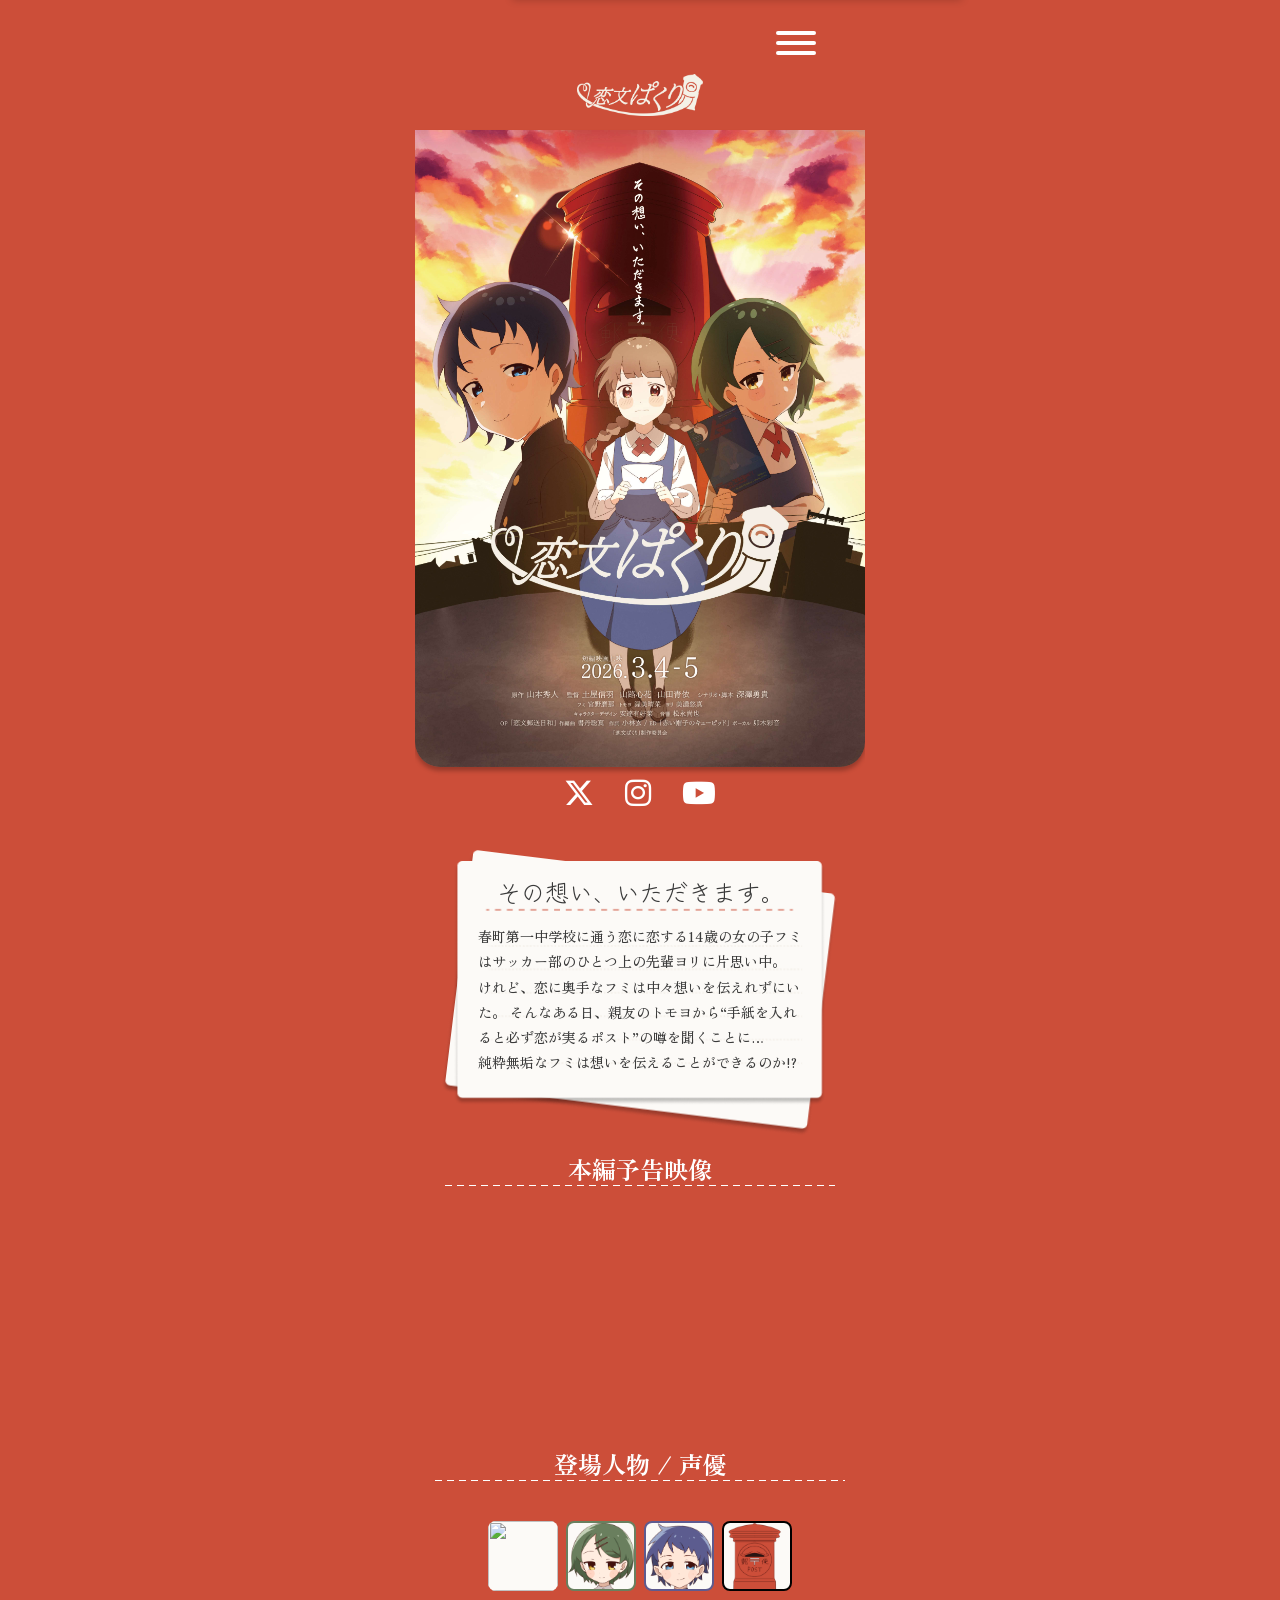
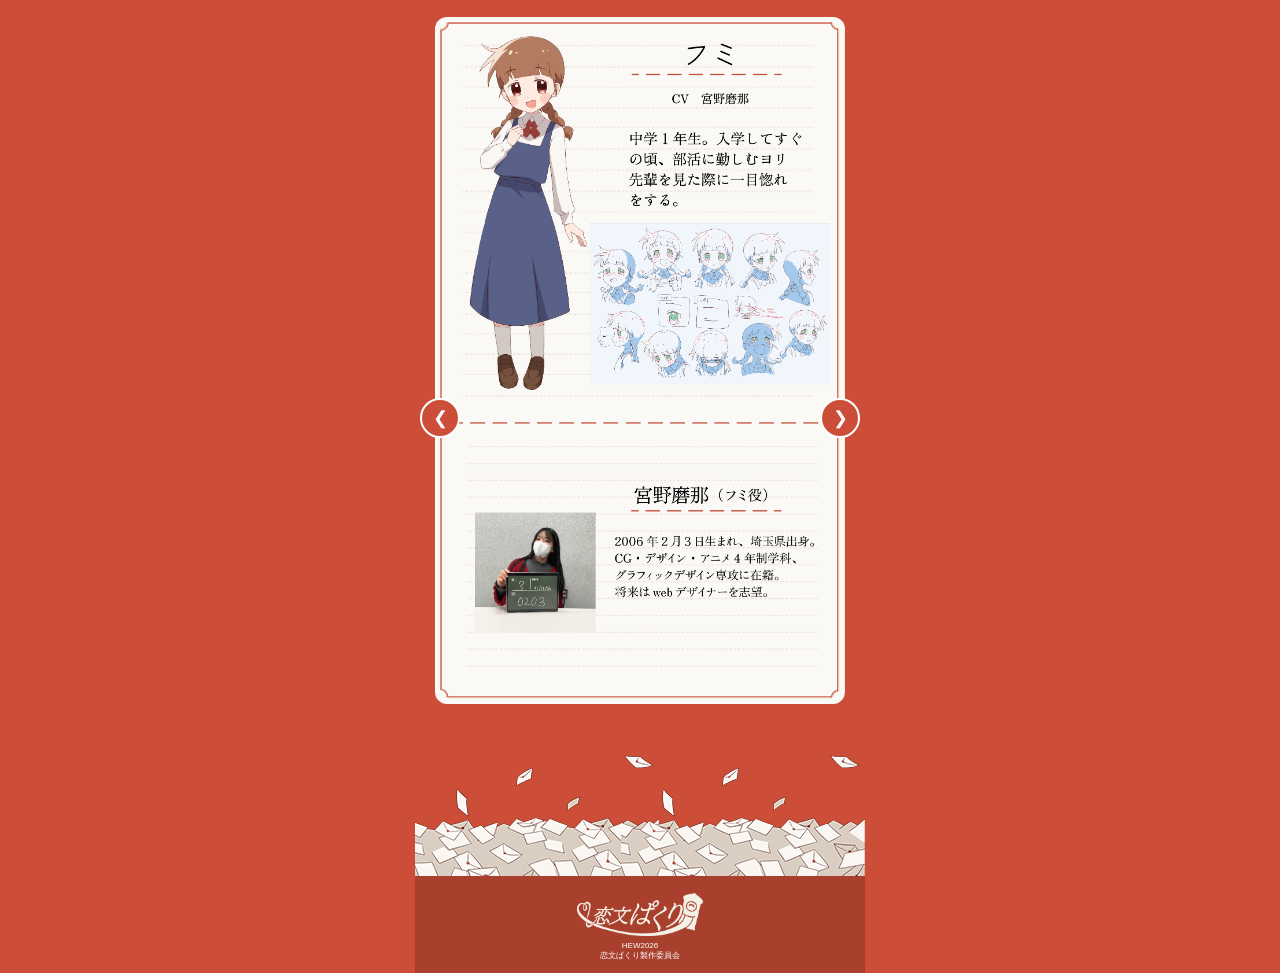
==== index.html @ b5067567 "Add files via upload" ====
<!DOCTYPE html>
<html lang="ja">
<head>
    <meta charset="UTF-8" />
    <meta name="viewport" content="width=device-width, initial-scale=1.0"/>
    <title>恋文ぱくり</title>
    <link
      rel="stylesheet"
      href="https://cdnjs.cloudflare.com/ajax/libs/font-awesome/6.5.0/css/all.min.css"
    />
    <link rel="preconnect" href="https://fonts.googleapis.com">
    <link rel="preconnect" href="https://fonts.gstatic.com" crossorigin>
    <link href="https://fonts.googleapis.com/css2?family=Zen+Kurenaido&display=swap" rel="stylesheet">
    <link rel="preconnect" href="https://fonts.googleapis.com">
    <link rel="preconnect" href="https://fonts.gstatic.com" crossorigin>
    <link href="https://fonts.googleapis.com/css2?family=Zen+Old+Mincho:wght@400;500;600;700;900&display=swap" rel="stylesheet">
    <link rel="stylesheet" href="style.css" />
</head>

<body>
  <div class="menu-wrapper">
    <input type="checkbox" id="menu-toggle" hidden>
  
    <label class="menu-icon" for="menu-toggle">
        <span></span>
        <span></span>
        <span></span>
    </label>
  
    <div class="overlay"></div>
  
    <nav class="menu">
        <ul>
          <li><a href="index.html"><img src="image/rogo_white.png" alt="ロゴ" class="menu_png"></a></li>
          <li><a href="index.html">トップ</a></li>
          <li><a href="index2.html">インタビュー</a></li>
          <li><a href="index3.html">本編映像</a></li>
          <li><a href="index4.html">グッズ</a></li>
          <li><a href="index5.html">スタッフ</a></li>
        </ul>
    <section class="sns">
        <ul>
          <li><a href="https://x.com/koibumipakuri?s=20"><i class="fab fa-x-twitter"></i></a></li>
          <li><a href="https://www.instagram.com/koibumi_official/"><i class="fab fa-instagram"></i></a></li>
          <li><a href="https://www.youtube.com/@%E6%81%8B%E6%96%87%E3%81%B1%E3%81%8F%E3%82%8A"><i class="fab fa-youtube"></i></a></li>
        </ul>
    </section>
    </nav>
</div>

<header class="header">
  <img src="image/rogo_white.png" alt="ロゴ" class="header_png">
</header>

<section class="hero">
  <img src="image/posta_2.jpg" alt="キービジュアル">
</section>

<section class="sns">
  <ul>
    <li><a href="https://x.com/koibumipakuri?s=20"><i class="fab fa-x-twitter"></i></a></li>
    <li><a href="https://www.instagram.com/koibumi_official/"><i class="fab fa-instagram"></i></a></li>
    <li><a href="https://www.youtube.com/@%E6%81%8B%E6%96%87%E3%81%B1%E3%81%8F%E3%82%8A"><i class="fab fa-youtube"></i></a></li>
  </ul>
</section>

<section>
  <div class="letter-wrapper">
    <img src="image/mainletter.png" alt="" class="letter1">
    <img src="image/mainletter.png" alt="" class="letter2"> 
    <div class="letter-content">
      <h2>その想い、いただきます。</h2>
      <p>
            春町第一中学校に通う恋に恋する14歳の女の子フミ<br>
            はサッカー部のひとつ上の先輩ヨリに片思い中。<br>
            けれど、恋に奥手なフミは中々想いを伝えれずにい<br>
            た。 そんなある日、親友のトモヨから“手紙を入れ<br>
            ると必ず恋が実るポスト”の噂を聞くことに…<br>
            純粋無垢なフミは想いを伝えることができるのか!?<br>
      </p>
    </div>
  </div>
</section>

<section class="movie">
  <h2 class="movie_line">本編予告映像</h2>
  <div class="movie-thumb">
    <iframe width="560" height="315" src="https://www.youtube.com/embed/30xOD8E-Jgo" title="YouTube video player" frameborder="0" allow="accelerometer; autoplay; clipboard-write; encrypted-media; gyroscope; picture-in-picture; web-share" allowfullscreen></iframe>
  <a href="index3.html" class="more-btn">もっと見る <i class="fas fa-chevron-right"></i></a>
</section>

<section class="characters">
  <h2 class="characters_line">登場人物 / 声優</h2>

  <div class="thumbs">
    <img src="image/kao_fumi.png" class="fumi thumb-btn active" data-target="fumi">
    <img src="image/kao_tomo.png" class="tomoyo thumb-btn" data-target="tomo">
    <img src="image/kao_yori.png" class="yori thumb-btn" data-target="yori">
    <img src="image/kao_posuto.png" class="posuto thumb-btn" data-target="posuto">
  </div>

  <div class="chara-slider">
    <button class="arrow-btn arrow-left" id="arrowLeft">&#10094;</button>

    <div class="chara-card active" id="chara_fumi">
      <img src="image/main_fumi.png" alt="">
    </div>
    <div class="chara-card" id="chara_tomo">
      <img src="image/main_tomo.png" alt="">
    </div>
    <div class="chara-card" id="chara_yori">
      <img src="image/main_yori.png" alt="">
    </div>
    <div class="chara-card" id="chara_posuto">
      <img src="image/main_posuto.png" alt="">
    </div>

    <button class="arrow-btn arrow-right" id="arrowRight">&#10095;</button>
  </div>

</section>

  <div class="letter">
      <img src="image/letter.png" alt="キービジュアル" class="le1">
      <img src="image/letter.png" alt="キービジュアル" class="le2">
  </div>
    

<footer class="footer">
  <img src="image/rogo_white.png" alt="ロゴ" class="footer_png">
  <div class="footer_text">
    HEW2026<br>
    恋文ぱくり製作委員会
  </div>
</footer>

<script>
  const targets = ['fumi', 'tomo', 'yori', 'posuto'];
  let current = 0;

  function showChara(index) {
    current = (index + targets.length) % targets.length;

    document.querySelectorAll('.thumb-btn').forEach((b, i) => {
      b.classList.toggle('active', i === current);
    });
    document.querySelectorAll('.chara-card').forEach((c, i) => {
      c.classList.toggle('active', i === current);
    });
  }

  // アイコンクリック
  document.querySelectorAll('.thumb-btn').forEach((btn, i) => {
    btn.addEventListener('click', () => showChara(i));
  });

  // 矢印クリック
  document.getElementById('arrowLeft').addEventListener('click', () => showChara(current - 1));
  document.getElementById('arrowRight').addEventListener('click', () => showChara(current + 1));
</script>

</body>
</html>
---- style.css ----
* {
  box-sizing: border-box;
  margin: 0;
  padding: 0;
  font-family: "Hiragino Kaku Gothic ProN", sans-serif;
}

html {
  scroll-behavior: smooth;
  background-color: #CC4E39;
  overflow-x: hidden;
}

body {
  display: flex;           
  flex-direction: column;  
  min-height: 100vh;
  background: #CC4E39;
  color: #fff;
  max-width: 450px;
  width: 100%;
  margin: 0 auto;
  overflow-x: hidden;
}


a {
  text-decoration: none;
  color: inherit;
  font-family: inherit;
}

.menu-wrapper {
  position: relative;
}

.menu-icon {
  width: 40px;
  height: 30px;
  position: fixed; 
  top: 25px;
  right: max(20px, calc(50vw - 176px));
  cursor: pointer;
  z-index: 3;
  display: inline-block;
}

.menu-icon span {
  display: block;
  height: 4px;
  margin: 6px 0;
  background: #fff;
  border-radius: 2px;
  transition: 0.4s;
}


#menu-toggle:checked + .menu-icon span:nth-child(1) {
  transform: translateY(10px) rotate(45deg);
}
#menu-toggle:checked + .menu-icon span:nth-child(2) {
  opacity: 0;
}
#menu-toggle:checked + .menu-icon span:nth-child(3) {
  transform: translateY(-10px) rotate(-45deg);
}


.overlay {
  position: fixed;
  inset: 0;      
  background: #CC4E39;
  opacity: 0;
  pointer-events: none;
  transition: 0.4s;
  z-index: 1;
}

#menu-toggle:checked ~ .overlay {
  opacity: 1;
  pointer-events: auto;
}


.menu {
  position: fixed;
  top: -100%;
  left: 0;              
  right: 0;             
  width: 100%;         
  max-width: 450px;
  left: 50%;
  transform: translateX(-50%);
  margin: 0 auto;       
  height: 100vh;
  background: #CC4E39;
  box-shadow: 2px 0 8px rgba(0,0,0,0.2);
  transition: top 0.4s ease;
  z-index: 2;
}

.menu_png {
    width: 125.45px;
    height: 42.141px; 
    text-align: center;
}

#menu-toggle:checked ~ .menu {
  top: 0; 
}

.menu ul {
    list-style: none;
    padding: 60px 0;
}

.menu li {
    text-align: center;
    margin: 20px 0;
}

.menu a {
  text-decoration: none;
  color: #F4F1E8;
  font-size: 24px;
  transition: color 0.3s;
}

/*.menu a:hover {
  color: #007bff;
}*/

.header {
  display: flex;
  justify-content: space-between;
  padding: 14px 18px;
  background: #CC4E39;
  font-size: 18px;
}

.header_png {
    width: 125.45px;
    height: 42.14px;
    display: block;
    margin: 60px auto 0px;
}

.hero img {
  width: 100%;
  display: block;
  margin: 0 0 10px;
  border-radius: 0 0 25px 25px;
  box-shadow: 0 4px 4px 0 rgba(0, 0, 0, 0.25);
}

.sns ul {
    display: flex;
    justify-content: center;
    font-size: 30px;
    gap: 31px;
    list-style: none;
    background-color:#CC4E39;
}

.letter-wrapper {
  position: relative;
  width: 355px;
  height: 320px;
  margin: 60px auto;
}

.letter1 {
  position: absolute;
  width: 373px;
  top: 0;
  left: 50%;
  transform: translateX(-50%) rotate(6.956deg);
}

.letter2 {
  position: absolute;
  width: 373px;
  top: -10px;
  left: 50%;
  transform: translateX(-50%);
}

.letter-content {
  position: absolute;
  top: -7px;
  left: 50%;
  transform: translateX(-50%);
  width: 355px;
  z-index: 1;
  color: #000;
  text-align: center;
  padding: 10px 15px;
}

.letter-content h2 {
  font-size: 24px;
  margin-bottom: 15px;
  text-align: center;
  color: #3A3A3A;
  font-family: "Zen Kurenaido";
  font-style: normal;
  font-weight: 400;
  line-height: nowrap;
}

.letter-content p {
  font-size: 14px;
  line-height: 1.8;
  text-align: left;
  color: #3A3A3A;
  font-family: "Zen Old Mincho";
  font-style: normal;
  font-weight: 500;
}

.movie {
  padding: 0px 30px 40px;
  text-align: center;
  margin-top: -100px;
}

.movie_line {
  background-image : linear-gradient(to right, #fff 7px, transparent 7px);
  background-size: 12px 1px;
  background-repeat: repeat-x; 
  background-position: left bottom;
  text-align: center;
  font-family: "Zen Old Mincho";
  font-size: 24px;
  font-style: normal;
  font-weight: 700;
  line-height: normal;
}

.movie-thumb {
  margin-top: 10px;
  width: 100%;
  height: 200px;
  overflow: hidden;
  border-radius: 6px;
}

.movie-thumb iframe {
  width: 100%;
  height: 100%;
  border-radius: 6px;
}

.more-btn {
  display: flex;
  justify-content: center;
  align-items: center;
  margin: 15px auto 0;
  width: 200px;
  padding: 10px 20px;
  background: #FCFAF7;
  color: #CC4E39;
  font-family: "Zen Old Mincho";
  font-size: 16px;
  font-style: normal;
  font-weight: 500;
  border-radius: 50px;
  gap: 0px;
}

.characters {
  padding: 10px 20px 0;
  text-align: left;
}

.characters_line {
  background-image : linear-gradient(to right, #fff 7px, transparent 7px);
  background-size: 12px 1px;
  background-repeat: repeat-x; 
  text-align: center;
  background-position: left bottom;
  font-family: "Zen Old Mincho";
  font-size: 24px;
  font-style: normal;
  font-weight: 700;
  line-height: normal;
}

.chara-slider {
  position: relative;
}

.arrow-btn {
  position: absolute;
  top: 58%;
  transform: translateY(-50%);
  width: 40px;
  height: 40px;
  border-radius: 50%;
  background: #CC4E39;
  color: #fff;
  border: 2px solid #fff;
  font-size: 18px;
  cursor: pointer;
  z-index: 1;
  display: flex;
  align-items: center;
  justify-content: center;
}

.arrow-left {
  left: -15px;
}

.arrow-right {
  right: -15px;
}

.thumbs {
  padding: 40px 0 10px;
  display: flex;
  justify-content: center;
  gap: 8px;
  margin-bottom: 16px;
}

.thumbs img {
  width: 70px; 
  height: 70px;
  border-radius: 8px;
  object-fit: cover;
  object-position: center top;
  background-color: #FCFAF7;
}

.humi {
  border: 2px solid #C81D00;
}

.humi:hover {
  transform: scale(1.1);
  transition: transform 0.3s ease;
}

.tomoyo {
  border: 2px solid #69805F;
}

.tomoyo:hover {
  transform: scale(1.1);
  transition: transform 0.3s ease;  
}

.yori {
  border: 2px solid #5E5B8F;
}

.yori:hover {
  transform: scale(1.1);
  transition: transform 0.3s ease;  
}

.posuto {
  border: 2px solid #000;
}

.posuto:hover {
  transform: scale(1.1);
  transition: transform 0.3s ease;  
}

.chara-card {
  display: none;
  margin: 0 0 20px;
}
.chara-card.active {
  display: block;
}
.chara-card img {
  width: 100%;
  border-radius: 12px;
}

.letter {
  position: relative;
  height: 145px;
}

.le1 {
  position: absolute;
  left: 0px;
  top: 20px;
}

.le2 {
  position: absolute;
  right: 0px;
  top: 20px;
}

.footer {
  text-align: center;
  padding: 20px 0;  font-size: 14px;
  width: 100%;
  max-width: 450px;
  height: 100px;
  background: #A9402E;
  margin-top: auto;
}

.footer_png {
    width: 125.45px;
    height: 42.14px;
    display: block;
    margin: 0 auto 5px;
}

.footer_text {
    color: #fff;
    text-align: center;
    font-size: 8px;
}
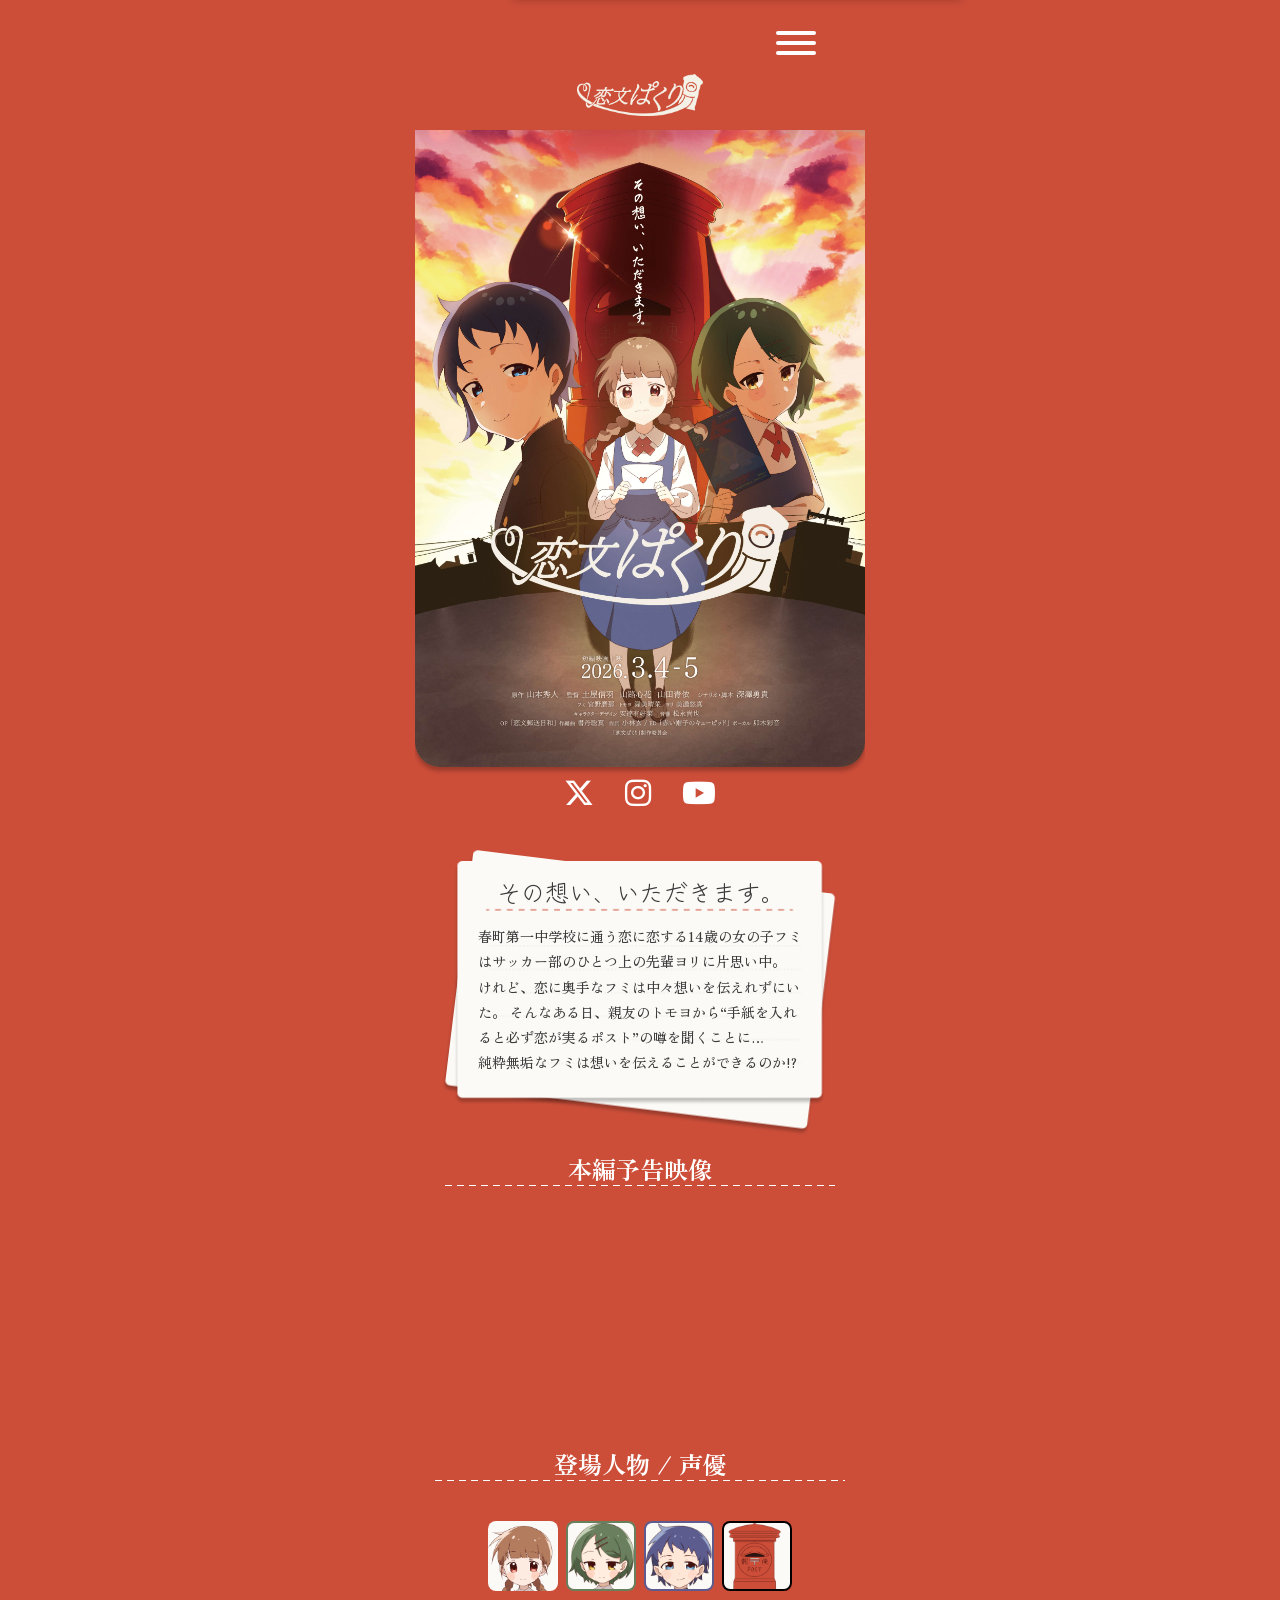
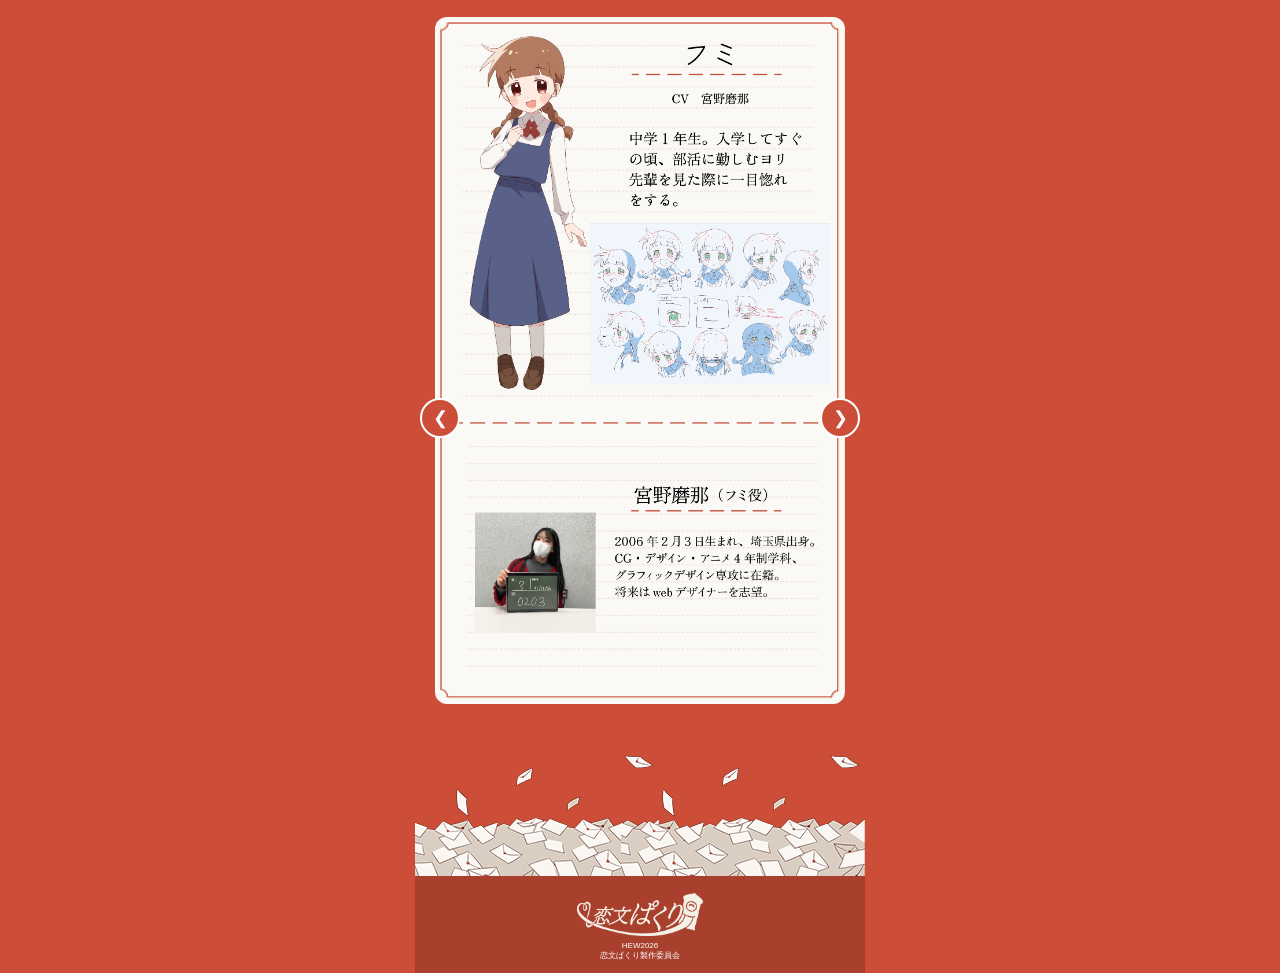
==== commit 1c60bed1: "Update index.html" ====
--- a/index.html
+++ b/index.html
@@ -127,8 +127,7 @@
     
 
 <footer class="footer">
-  <img src="image/rogo_white.png" alt="ロゴ" class="footer_png">
-  <div class="footer_text">
+  <a href="#top"><img src="image/rogo_white.png" alt="ロゴ" class="footer_png"></a>  <div class="footer_text">
     HEW2026<br>
     恋文ぱくり製作委員会
   </div>
@@ -160,4 +159,5 @@
 </script>
 
 </body>
-</html>+
+</html>
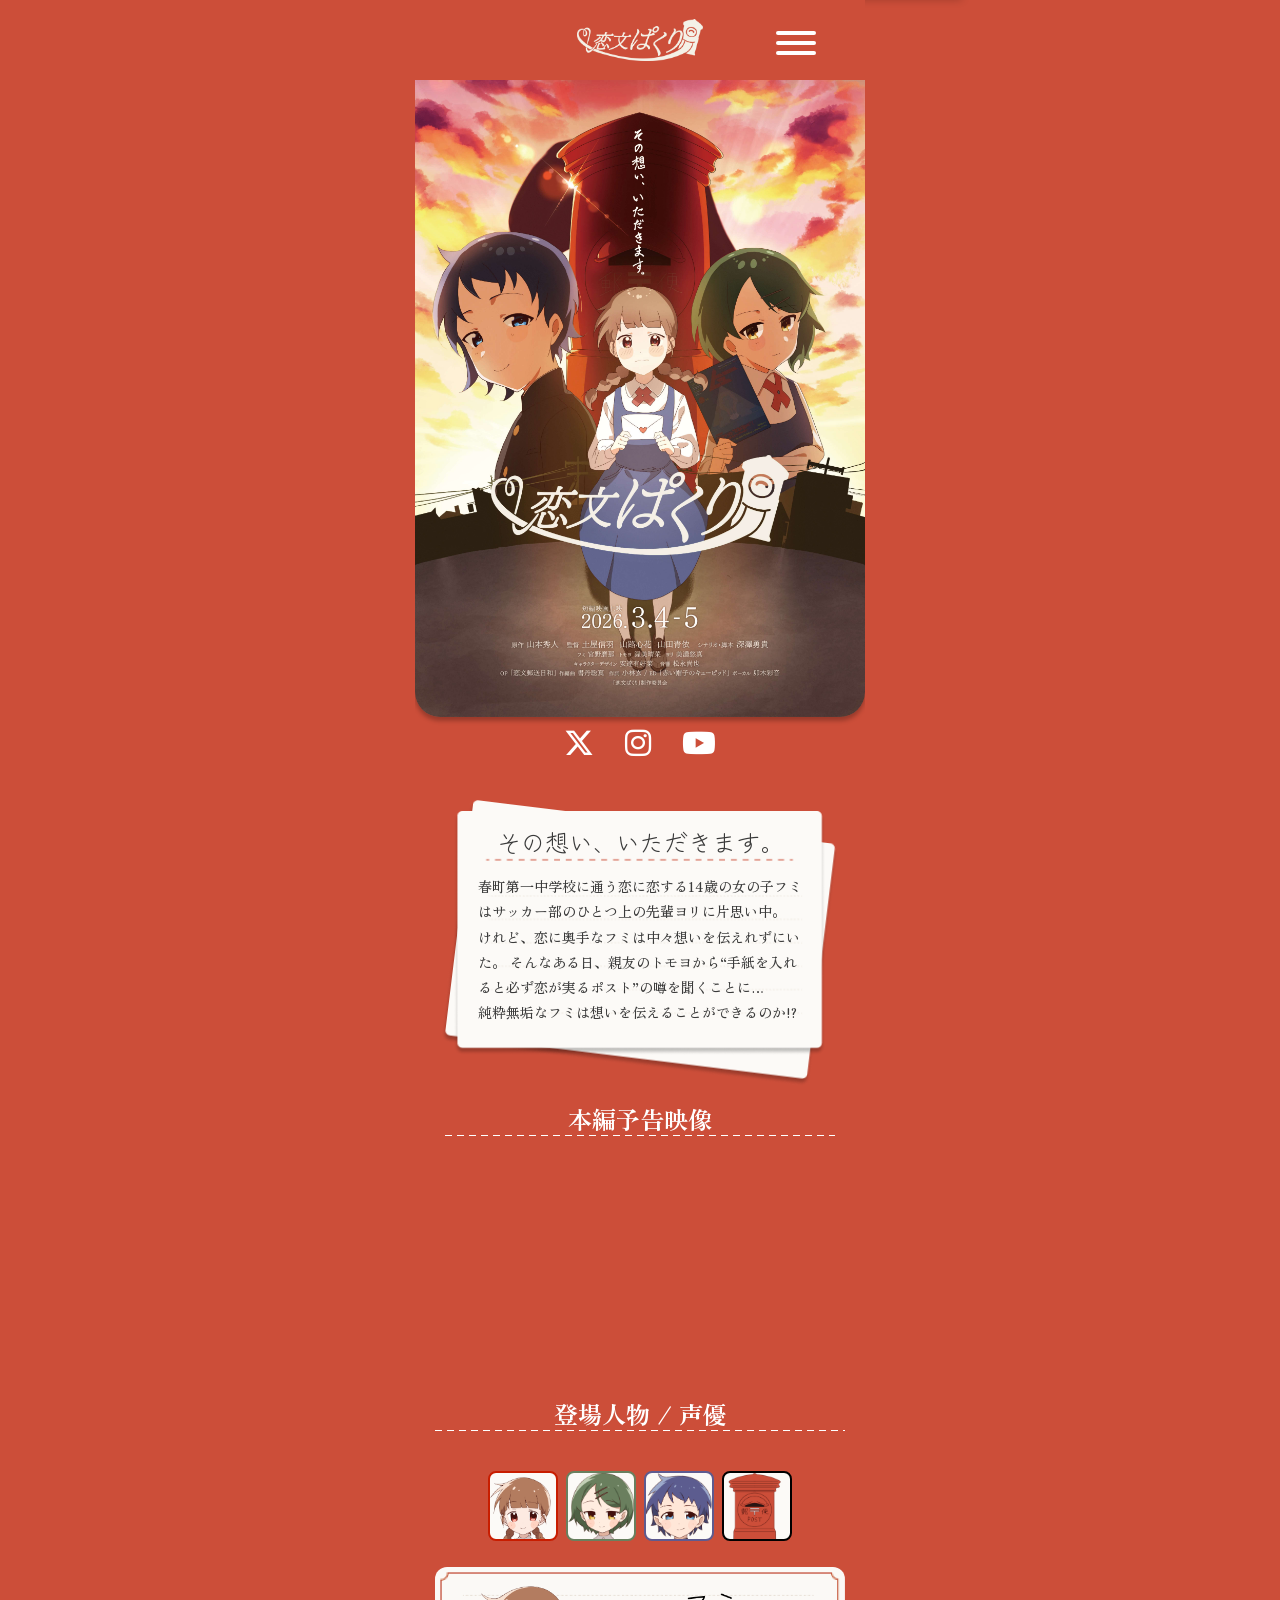
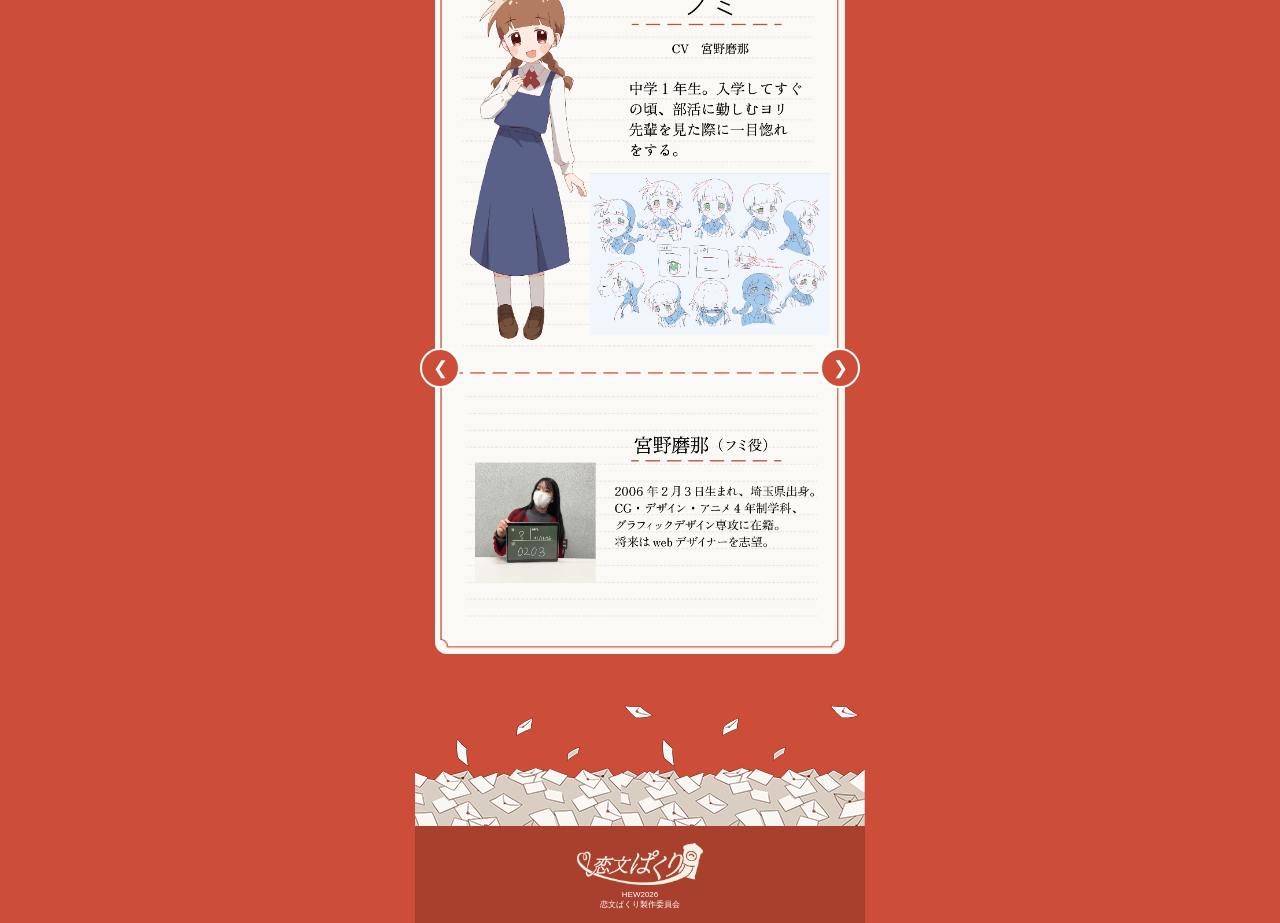
==== commit 528f817d: "Update index.html" ====
--- a/index.html
+++ b/index.html
@@ -127,7 +127,8 @@
     
 
 <footer class="footer">
-  <a href="#top"><img src="image/rogo_white.png" alt="ロゴ" class="footer_png"></a>  <div class="footer_text">
+  <a href="#top"><img src="image/rogo_white.png" alt="ロゴ" class="footer_png"></a>
+  <div class="footer_text">
     HEW2026<br>
     恋文ぱくり製作委員会
   </div>
@@ -159,5 +160,4 @@
 </script>
 
 </body>
-
 </html>
--- a/style.css
+++ b/style.css
@@ -131,18 +131,24 @@
 }*/
 
 .header {
+  position: sticky;
+  top: 0;
+  z-index: 5;
+  width: 100%;
+  max-width: 450px;
+  height: 80px;
+  background: #CC4E39;
+  z-index: 2;
   display: flex;
-  justify-content: space-between;
-  padding: 14px 18px;
-  background: #CC4E39;
-  font-size: 18px;
+  align-items: center;
+  justify-content: center;
 }
 
 .header_png {
     width: 125.45px;
     height: 42.14px;
     display: block;
-    margin: 60px auto 0px;
+    margin: 0;
 }
 
 .hero img {
@@ -333,11 +339,11 @@
   background-color: #FCFAF7;
 }
 
-.humi {
+.fumi {
   border: 2px solid #C81D00;
 }
 
-.humi:hover {
+.fumi:hover {
   transform: scale(1.1);
   transition: transform 0.3s ease;
 }
@@ -419,4 +425,4 @@
     color: #fff;
     text-align: center;
     font-size: 8px;
-}+}
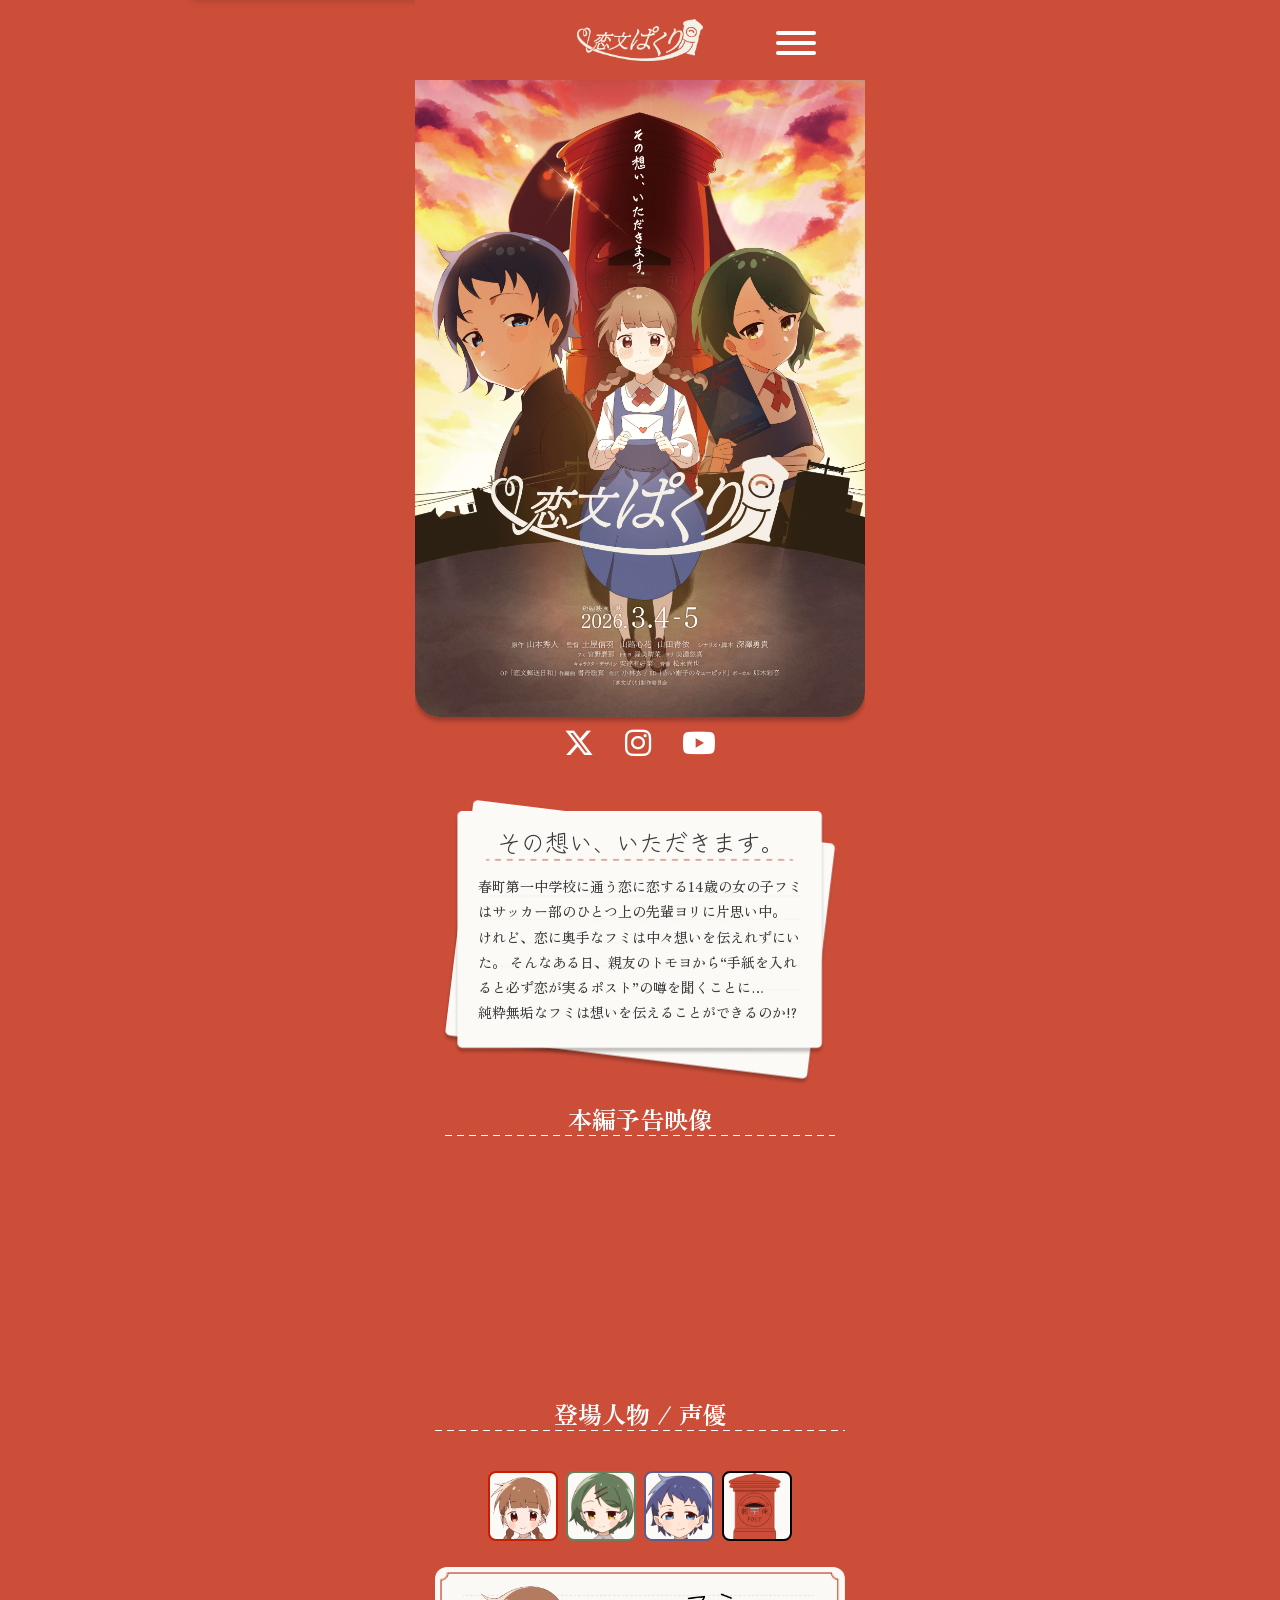
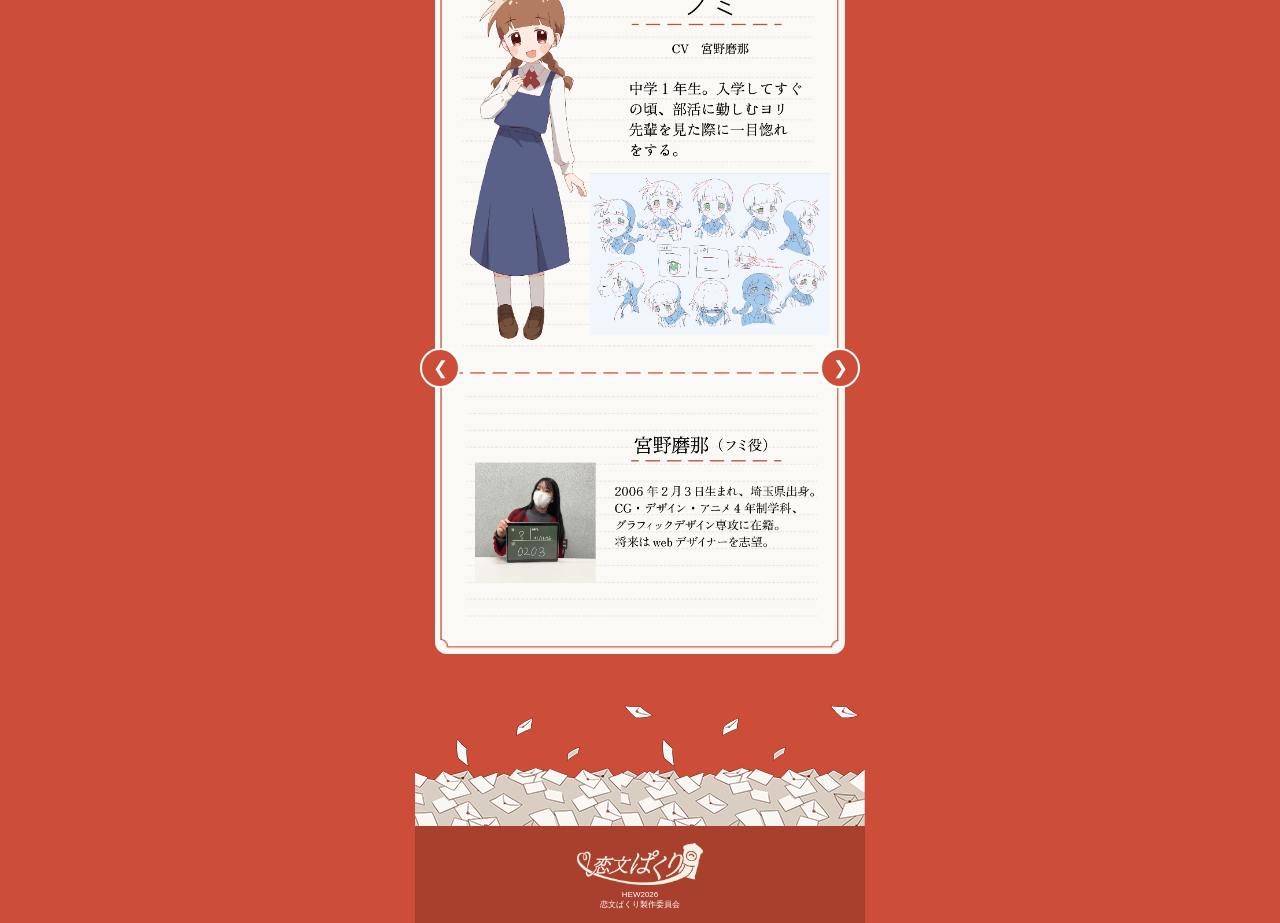
==== commit 5ebc9379: "Add files via upload" ====
--- a/index.html
+++ b/index.html
@@ -160,4 +160,4 @@
 </script>
 
 </body>
-</html>
+</html>
--- a/style.css
+++ b/style.css
@@ -89,7 +89,6 @@
   right: 0;             
   width: 100%;         
   max-width: 450px;
-  left: 50%;
   transform: translateX(-50%);
   margin: 0 auto;       
   height: 100vh;
@@ -425,4 +424,4 @@
     color: #fff;
     text-align: center;
     font-size: 8px;
-}
+}
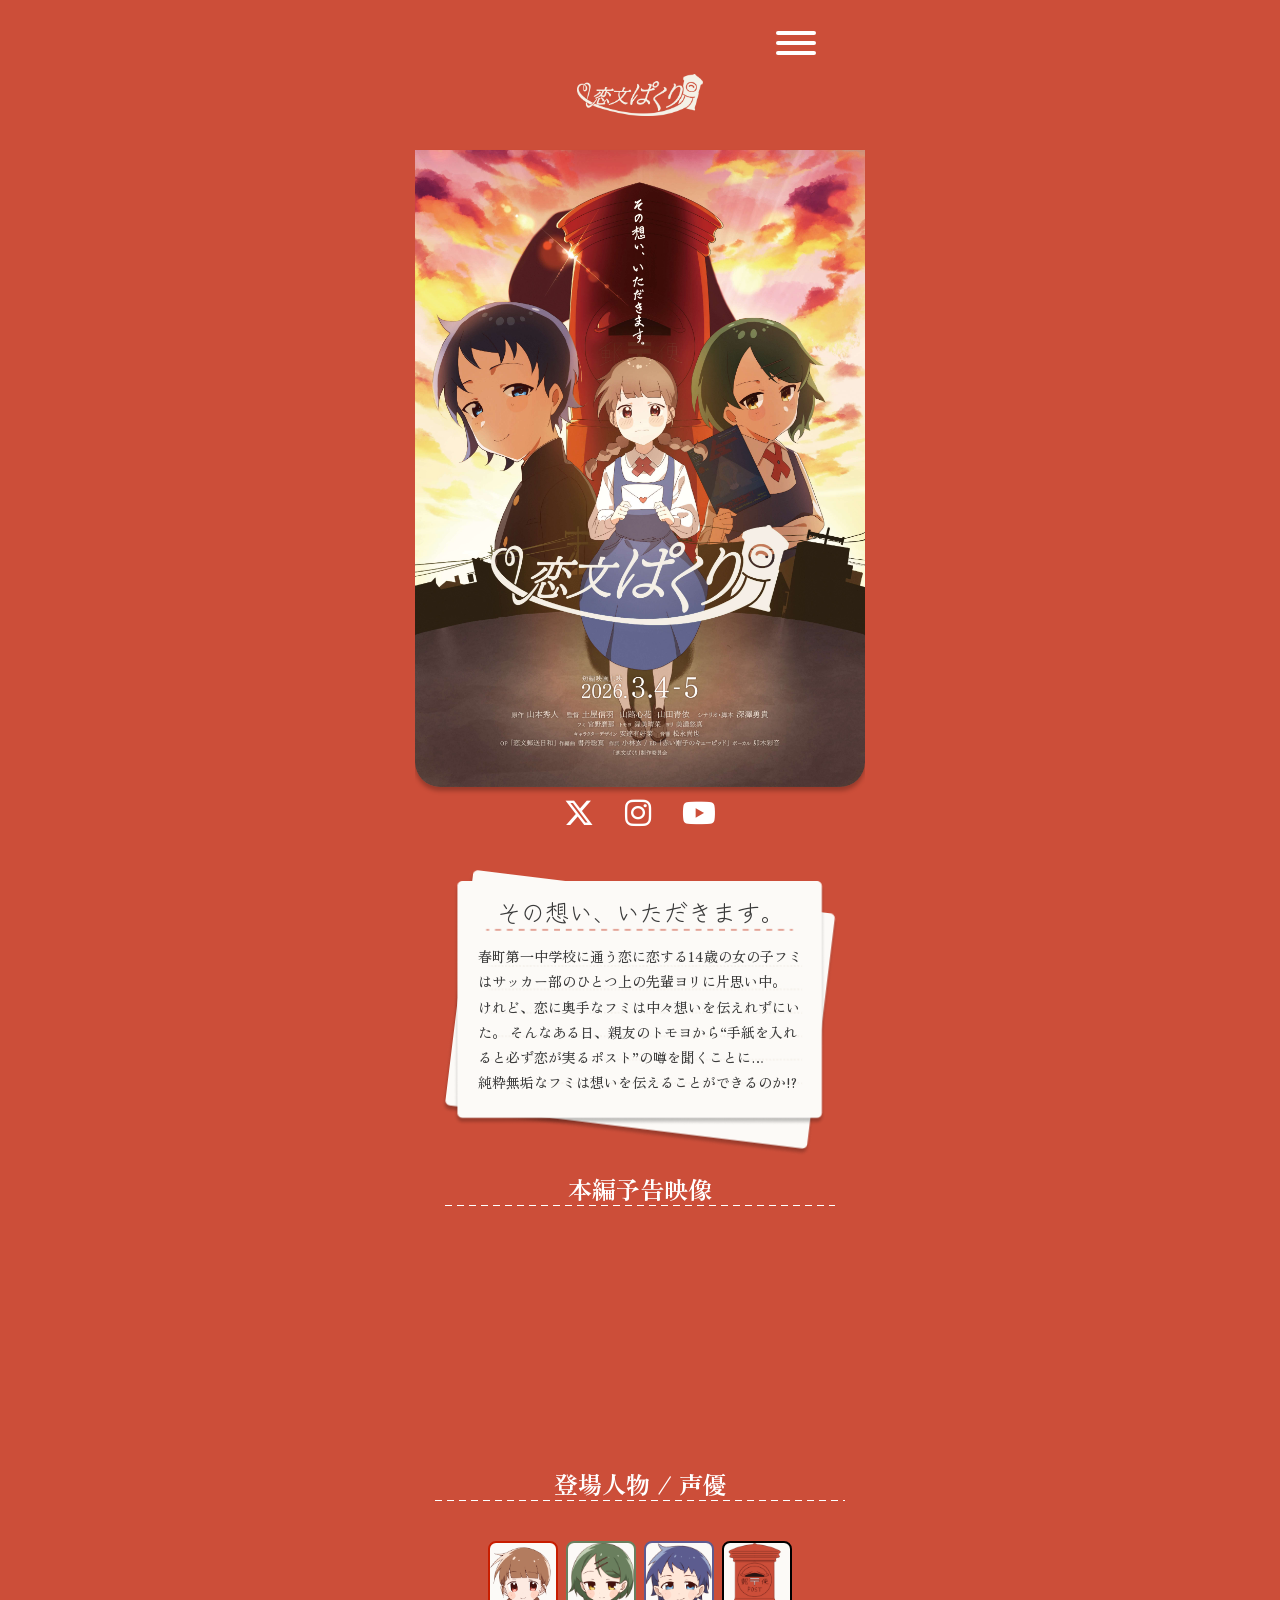
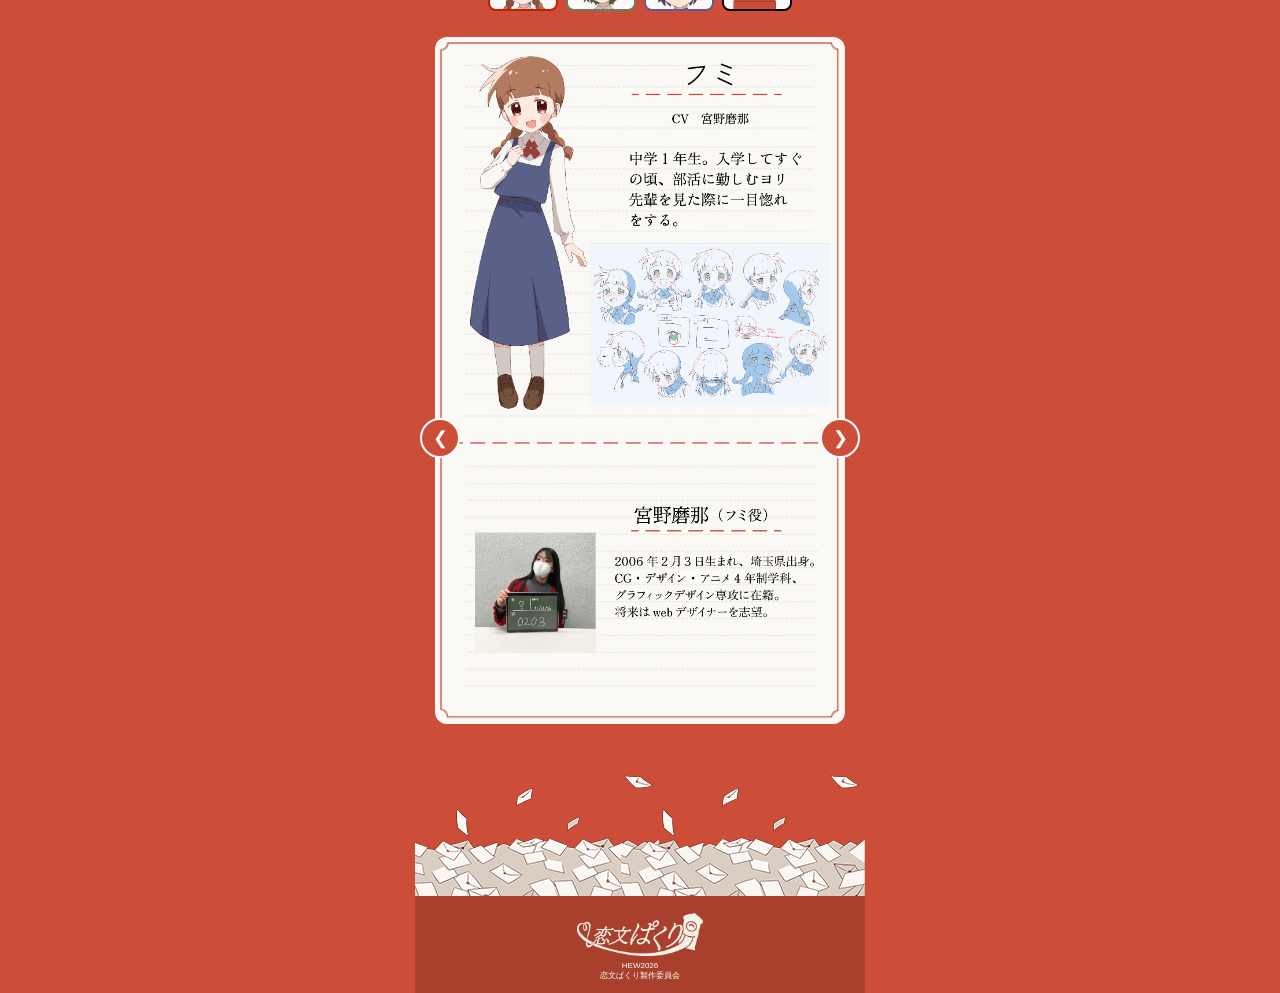
==== commit 111f4f26: "Update index.html" ====
--- a/index.html
+++ b/index.html
@@ -85,8 +85,9 @@
 <section class="movie">
   <h2 class="movie_line">本編予告映像</h2>
   <div class="movie-thumb">
-    <iframe width="560" height="315" src="https://www.youtube.com/embed/30xOD8E-Jgo" title="YouTube video player" frameborder="0" allow="accelerometer; autoplay; clipboard-write; encrypted-media; gyroscope; picture-in-picture; web-share" allowfullscreen></iframe>
-  <a href="index3.html" class="more-btn">もっと見る <i class="fas fa-chevron-right"></i></a>
+    <iframe width="560" height="315" src="https://www.youtube.com/embed/Zj8PoNLMmbU?si=BIbMGQD1xcWM7Qwo" title="YouTube video player" frameborder="0" allow="accelerometer; autoplay; clipboard-write; encrypted-media; gyroscope; picture-in-picture; web-share" referrerpolicy="strict-origin-when-cross-origin" allowfullscreen></iframe>
+    <a href="index3.html" class="more-btn">もっと見る <i class="fas fa-chevron-right"></i></a>
+  </div>
 </section>
 
 <section class="characters">
@@ -160,4 +161,5 @@
 </script>
 
 </body>
-</html>+
+</html>
--- a/style.css
+++ b/style.css
@@ -89,6 +89,7 @@
   right: 0;             
   width: 100%;         
   max-width: 450px;
+  left: 50%;
   transform: translateX(-50%);
   margin: 0 auto;       
   height: 100vh;
@@ -96,6 +97,7 @@
   box-shadow: 2px 0 8px rgba(0,0,0,0.2);
   transition: top 0.4s ease;
   z-index: 2;
+  visibility: hidden;
 }
 
 .menu_png {
@@ -106,6 +108,7 @@
 
 #menu-toggle:checked ~ .menu {
   top: 0; 
+  visibility: visible;
 }
 
 .menu ul {
@@ -121,7 +124,11 @@
 .menu a {
   text-decoration: none;
   color: #F4F1E8;
+  font-family: "Zen Old Mincho";
   font-size: 24px;
+  font-style: normal;
+  font-weight: 700;
+  line-height: normal;
   transition: color 0.3s;
 }
 
@@ -130,24 +137,18 @@
 }*/
 
 .header {
-  position: sticky;
-  top: 0;
-  z-index: 5;
-  width: 100%;
-  max-width: 450px;
-  height: 80px;
+  display: flex;
+  justify-content: space-between;
+  padding: 14px 18px;
   background: #CC4E39;
-  z-index: 2;
-  display: flex;
-  align-items: center;
-  justify-content: center;
+  font-size: 18px;
 }
 
 .header_png {
     width: 125.45px;
     height: 42.14px;
     display: block;
-    margin: 0;
+    margin: 60px auto 20px;
 }
 
 .hero img {
@@ -424,4 +425,5 @@
     color: #fff;
     text-align: center;
     font-size: 8px;
-}+
+}
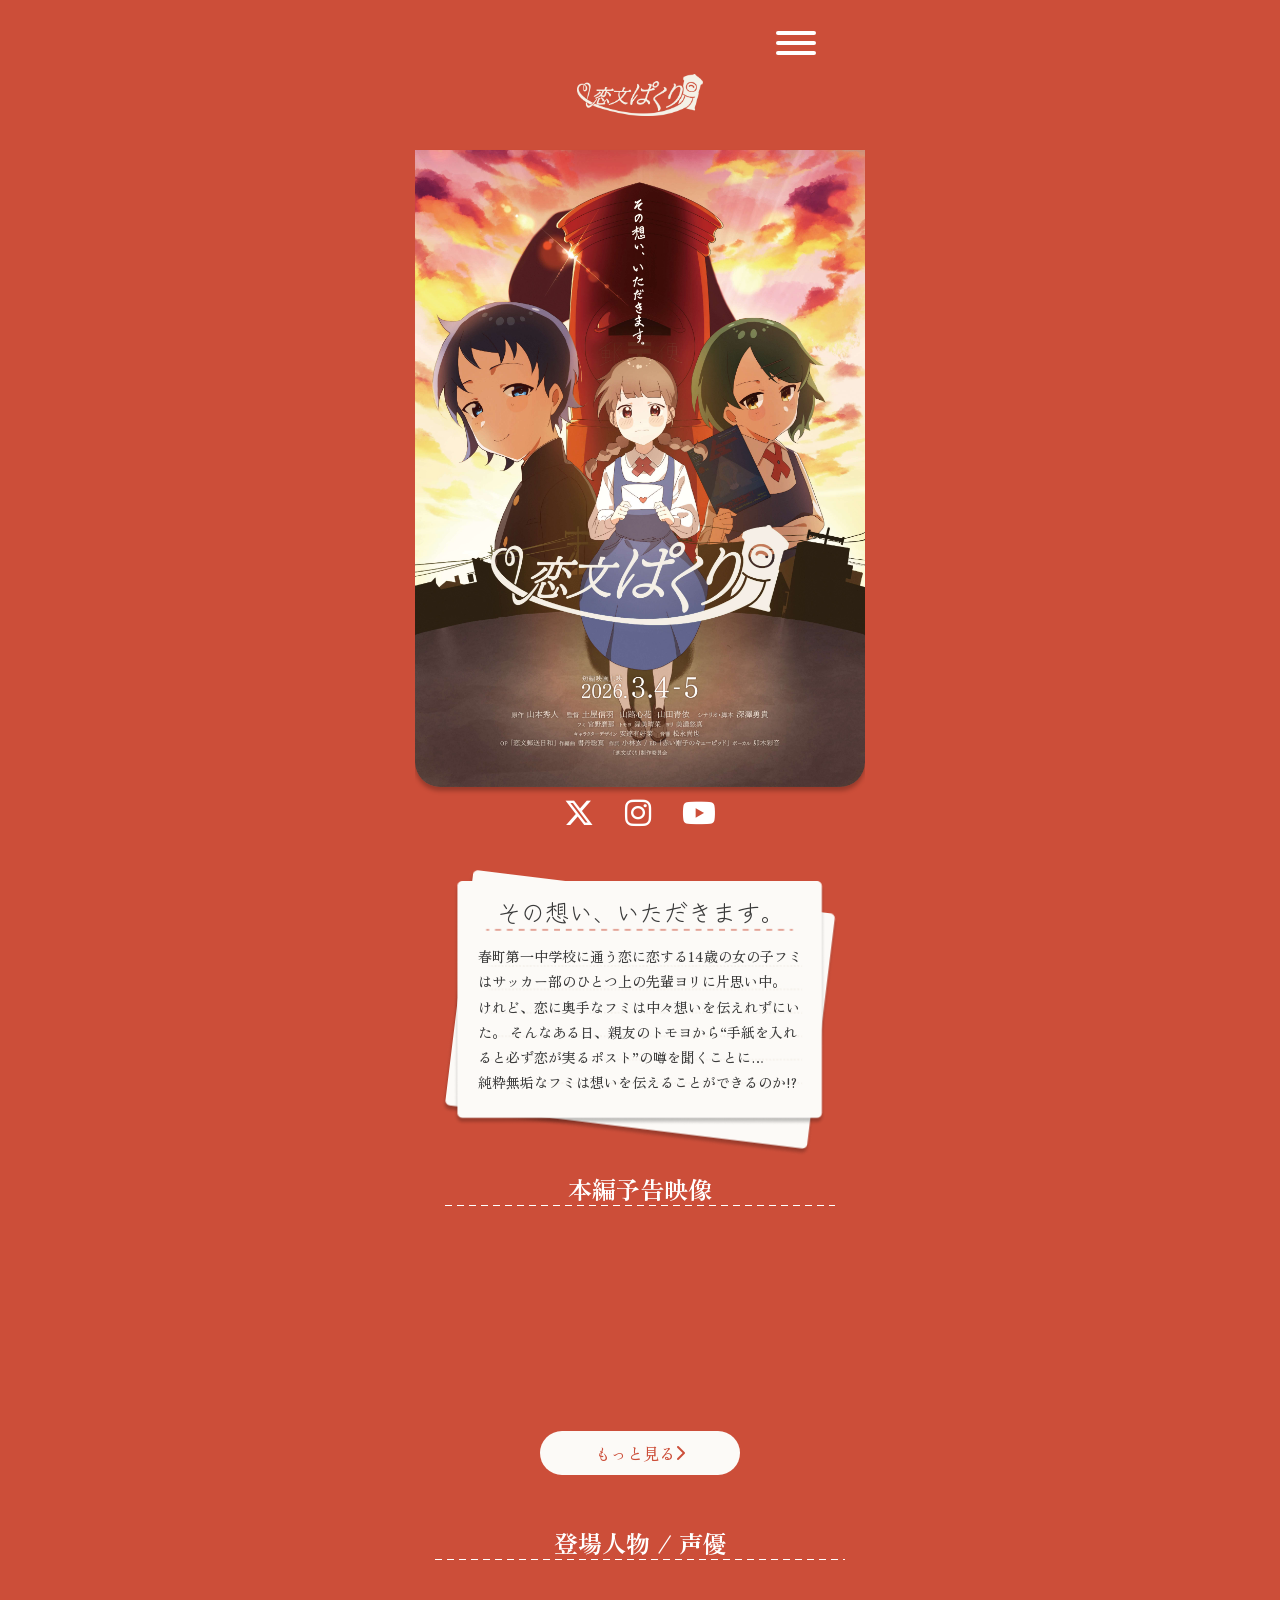
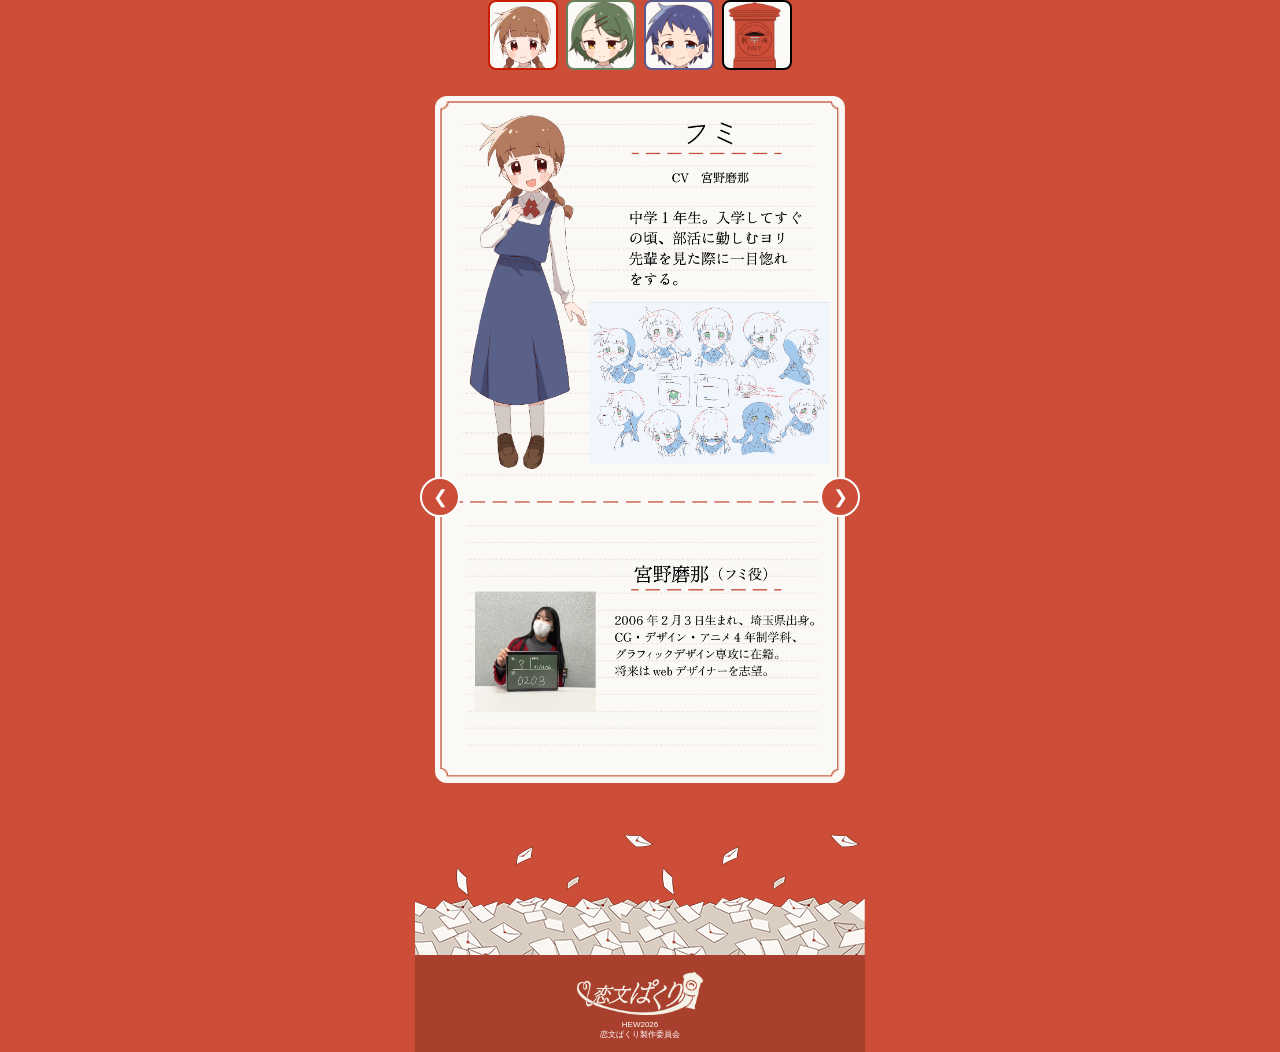
==== commit e242471e: "Update index.html" ====
--- a/index.html
+++ b/index.html
@@ -86,8 +86,8 @@
   <h2 class="movie_line">本編予告映像</h2>
   <div class="movie-thumb">
     <iframe width="560" height="315" src="https://www.youtube.com/embed/Zj8PoNLMmbU?si=BIbMGQD1xcWM7Qwo" title="YouTube video player" frameborder="0" allow="accelerometer; autoplay; clipboard-write; encrypted-media; gyroscope; picture-in-picture; web-share" referrerpolicy="strict-origin-when-cross-origin" allowfullscreen></iframe>
-    <a href="index3.html" class="more-btn">もっと見る <i class="fas fa-chevron-right"></i></a>
-  </div>
+  </div>    
+  <a href="index3.html" class="more-btn">もっと見る <i class="fas fa-chevron-right"></i></a>
 </section>
 
 <section class="characters">
@@ -163,3 +163,4 @@
 </body>
 
 </html>
+
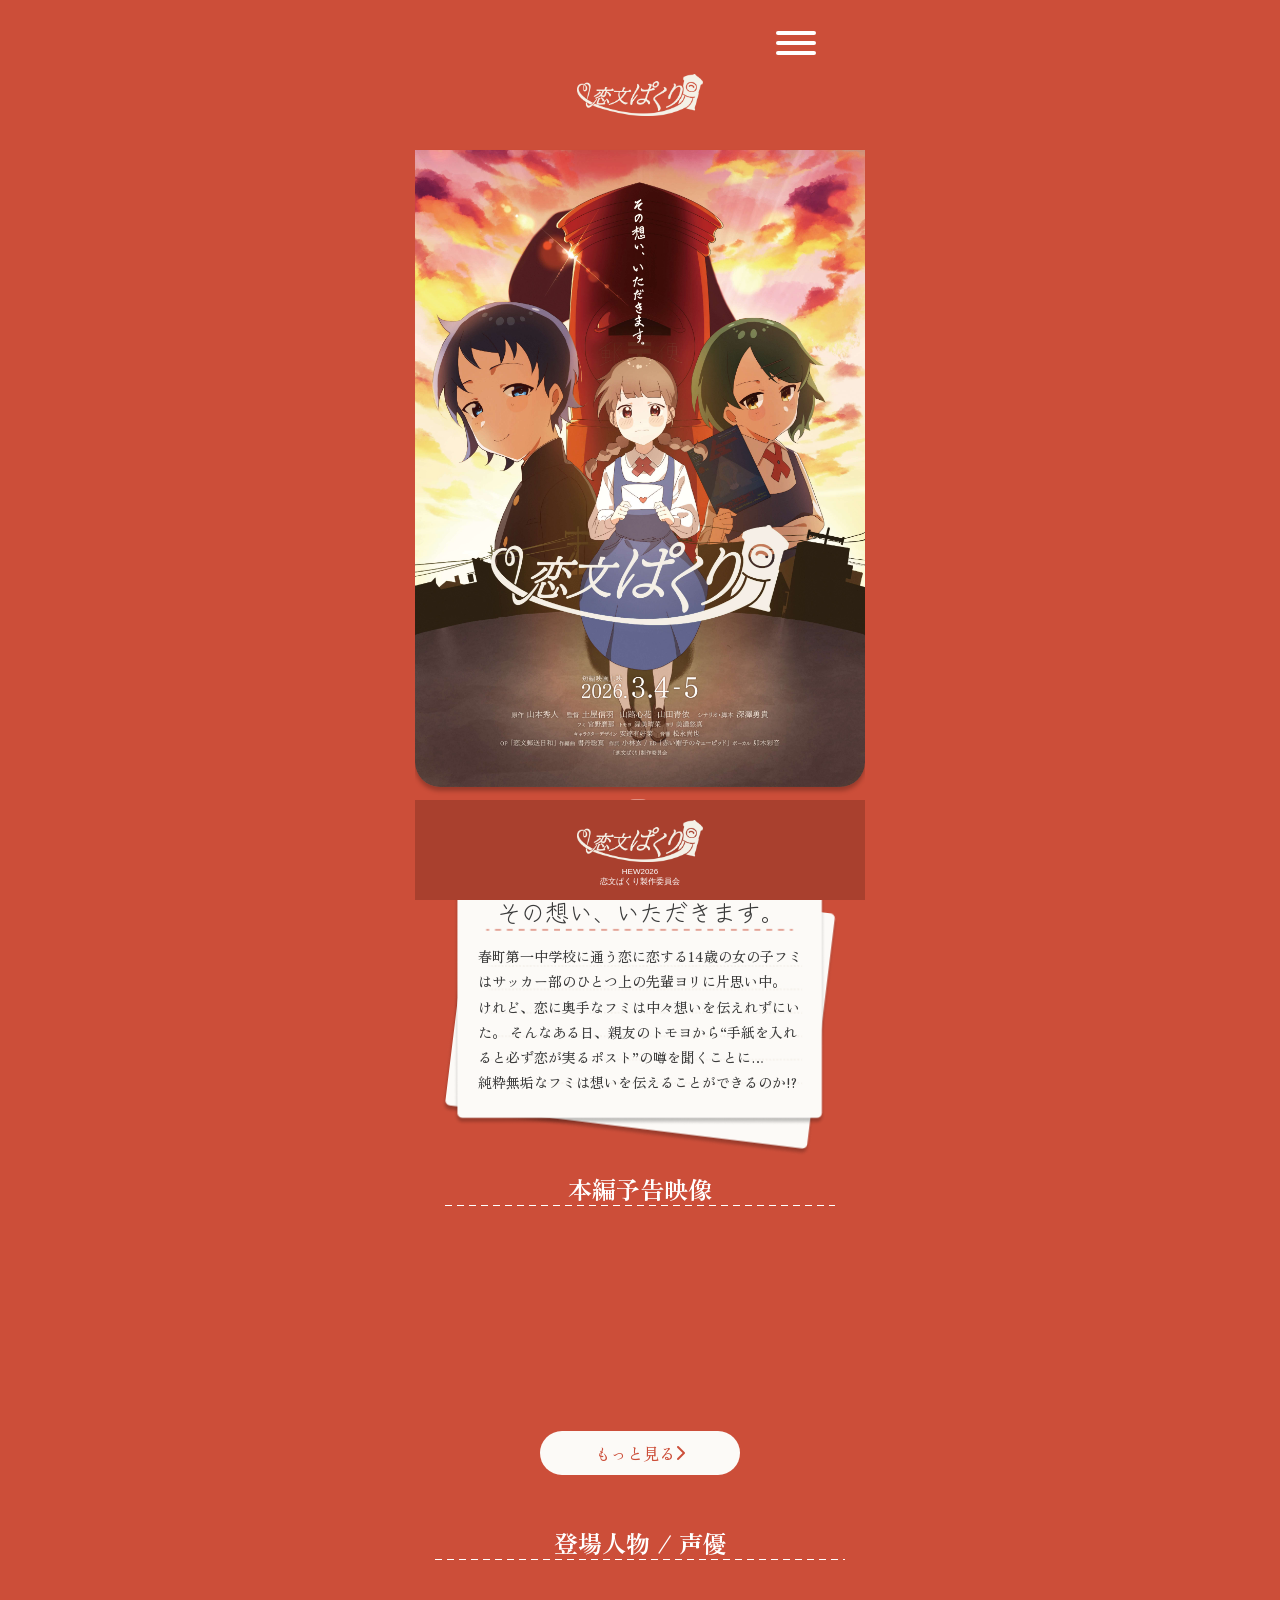
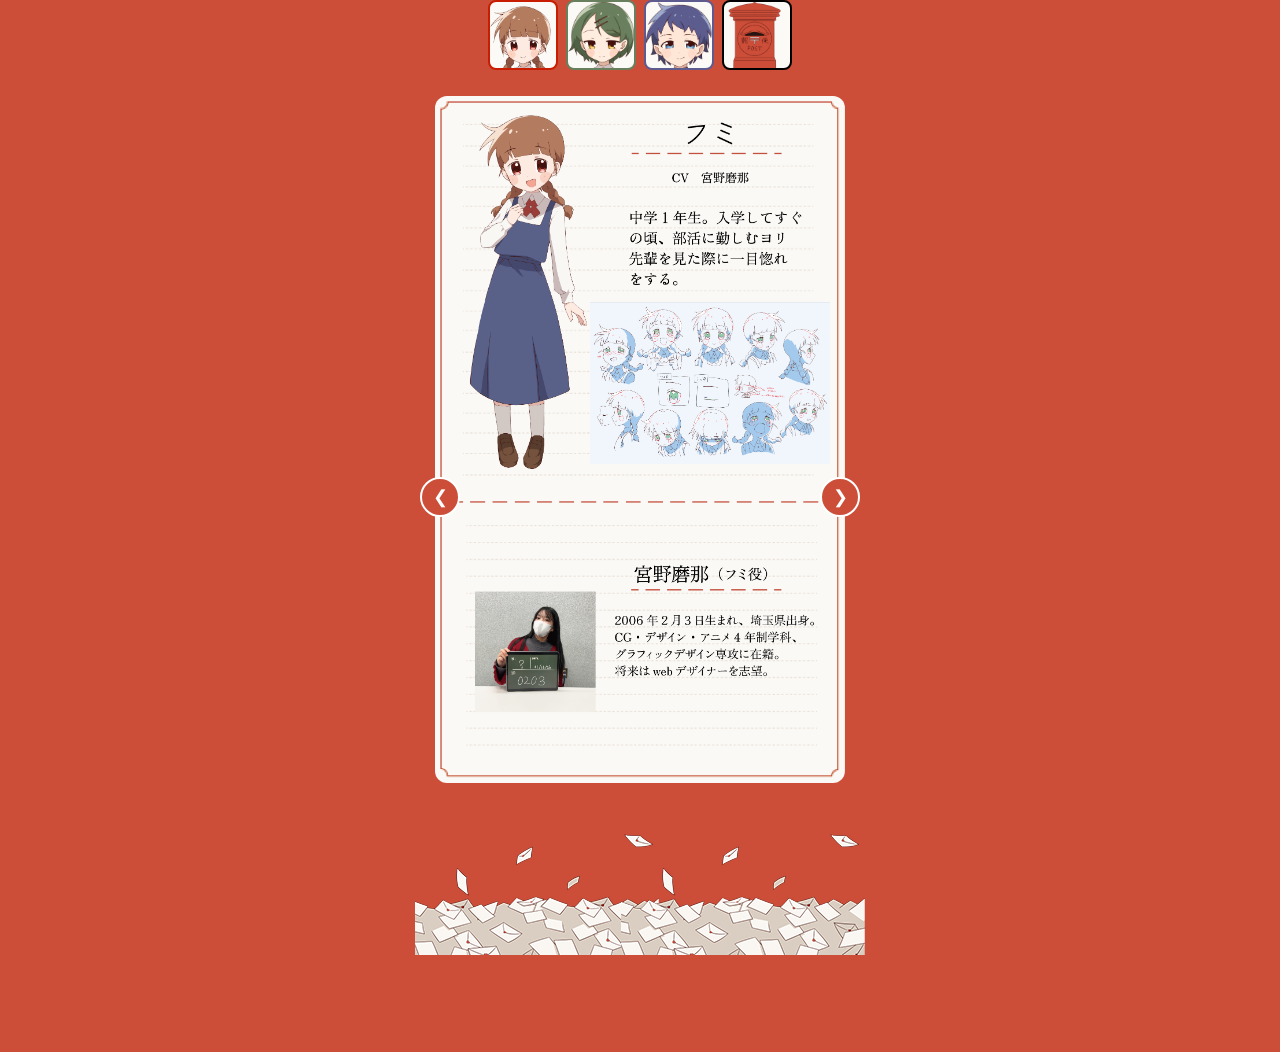
==== commit 4b602c84: "Update index.html" ====
--- a/index.html
+++ b/index.html
@@ -86,7 +86,7 @@
   <h2 class="movie_line">本編予告映像</h2>
   <div class="movie-thumb">
     <iframe width="560" height="315" src="https://www.youtube.com/embed/Zj8PoNLMmbU?si=BIbMGQD1xcWM7Qwo" title="YouTube video player" frameborder="0" allow="accelerometer; autoplay; clipboard-write; encrypted-media; gyroscope; picture-in-picture; web-share" referrerpolicy="strict-origin-when-cross-origin" allowfullscreen></iframe>
-  </div>    
+  </div>
   <a href="index3.html" class="more-btn">もっと見る <i class="fas fa-chevron-right"></i></a>
 </section>
 
@@ -164,3 +164,4 @@
 
 </html>
 
+
--- a/style.css
+++ b/style.css
@@ -21,6 +21,7 @@
   width: 100%;
   margin: 0 auto;
   overflow-x: hidden;
+  padding-bottom: 100px
 }
 
 
@@ -405,6 +406,10 @@
 }
 
 .footer {
+  position: fixed;
+  bottom: 0;
+  left: 50%;
+  transform: translateX(-50%);
   text-align: center;
   padding: 20px 0;  font-size: 14px;
   width: 100%;
@@ -427,3 +432,4 @@
     font-size: 8px;
 
 }
+
